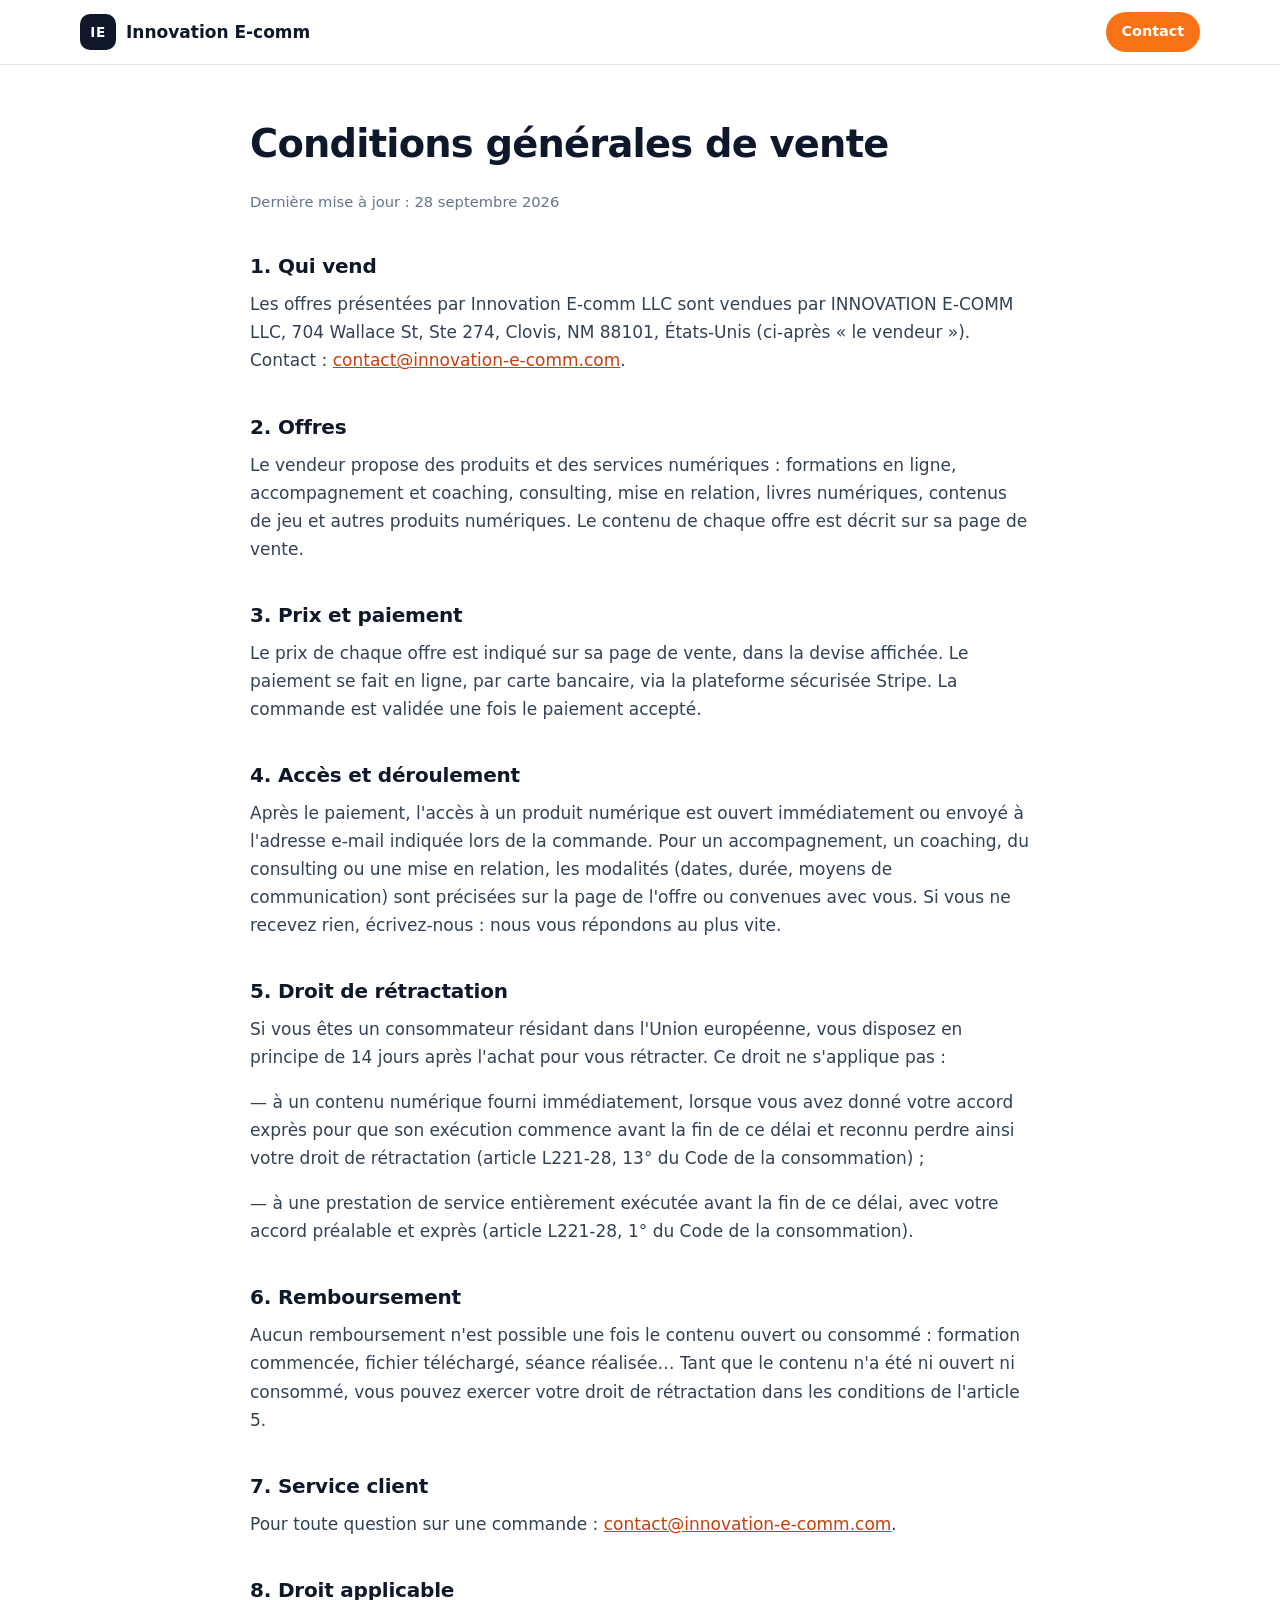
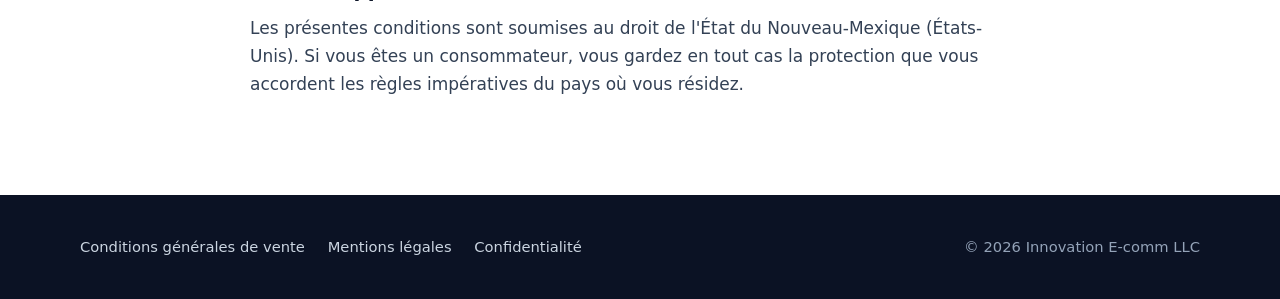
==== cgv.html @ 09176ffb "Site d'Innovation E-comm LLC : accueil, CGV, mentions légales, confidentialité" ====
<!doctype html>
<html lang="fr">
<head>
  <meta charset="utf-8">
  <meta name="viewport" content="width=device-width, initial-scale=1">
  <title>Conditions générales de vente — Innovation E-comm LLC</title>
  <link rel="stylesheet" href="style.css">
</head>
<body>
  <header class="entete">
    <div class="conteneur entete-interieur">
      <a href="index.html" class="logo"><span class="logo-marque">IE</span>Innovation E-comm</a>
      <nav class="nav"><a href="index.html#contact" class="bouton">Contact</a></nav>
    </div>
  </header>

  <main class="page-legale">
    <div class="conteneur">
      <h1>Conditions générales de vente</h1>
      <p class="mise-a-jour">Dernière mise à jour&nbsp;: 28 septembre 2026</p>

      <h2>1. Qui vend</h2>
      <p>Les offres présentées par Innovation E-comm LLC sont vendues par INNOVATION E-COMM LLC, 704 Wallace St, Ste 274, Clovis, NM 88101, États-Unis (ci-après «&nbsp;le vendeur&nbsp;»). Contact&nbsp;: <a href="mailto:contact@innovation-e-comm.com">contact@innovation-e-comm.com</a>.</p>

      <h2>2. Offres</h2>
      <p>Le vendeur propose des produits et des services numériques&nbsp;: formations en ligne, accompagnement et coaching, consulting, mise en relation, livres numériques, contenus de jeu et autres produits numériques. Le contenu de chaque offre est décrit sur sa page de vente.</p>

      <h2>3. Prix et paiement</h2>
      <p>Le prix de chaque offre est indiqué sur sa page de vente, dans la devise affichée. Le paiement se fait en ligne, par carte bancaire, via la plateforme sécurisée Stripe. La commande est validée une fois le paiement accepté.</p>

      <h2>4. Accès et déroulement</h2>
      <p>Après le paiement, l'accès à un produit numérique est ouvert immédiatement ou envoyé à l'adresse e-mail indiquée lors de la commande. Pour un accompagnement, un coaching, du consulting ou une mise en relation, les modalités (dates, durée, moyens de communication) sont précisées sur la page de l'offre ou convenues avec vous. Si vous ne recevez rien, écrivez-nous&nbsp;: nous vous répondons au plus vite.</p>

      <h2>5. Droit de rétractation</h2>
      <p>Si vous êtes un consommateur résidant dans l'Union européenne, vous disposez en principe de 14 jours après l'achat pour vous rétracter. Ce droit ne s'applique pas&nbsp;:</p>
      <p>— à un contenu numérique fourni immédiatement, lorsque vous avez donné votre accord exprès pour que son exécution commence avant la fin de ce délai et reconnu perdre ainsi votre droit de rétractation (article L221-28, 13° du Code de la consommation)&nbsp;;</p>
      <p>— à une prestation de service entièrement exécutée avant la fin de ce délai, avec votre accord préalable et exprès (article L221-28, 1° du Code de la consommation).</p>

      <h2>6. Remboursement</h2>
      <p>Aucun remboursement n'est possible une fois le contenu ouvert ou consommé&nbsp;: formation commencée, fichier téléchargé, séance réalisée… Tant que le contenu n'a été ni ouvert ni consommé, vous pouvez exercer votre droit de rétractation dans les conditions de l'article 5.</p>

      <h2>7. Service client</h2>
      <p>Pour toute question sur une commande&nbsp;: <a href="mailto:contact@innovation-e-comm.com">contact@innovation-e-comm.com</a>.</p>

      <h2>8. Droit applicable</h2>
      <p>Les présentes conditions sont soumises au droit de l'État du Nouveau-Mexique (États-Unis). Si vous êtes un consommateur, vous gardez en tout cas la protection que vous accordent les règles impératives du pays où vous résidez.</p>
    </div>
  </main>

  <footer class="pied">
    <div class="conteneur">
      <div>
        <a href="cgv.html">Conditions générales de vente</a>
        <a href="mentions-legales.html">Mentions légales</a>
        <a href="confidentialite.html">Confidentialité</a>
      </div>
      <div>© 2026 Innovation E-comm LLC</div>
    </div>
  </footer>
</body>
</html>
---- style.css ----
:root {
  --encre: #0f172a;
  --texte: #334155;
  --doux: #64748b;
  --fond: #ffffff;
  --fond-alt: #f8fafc;
  --bord: #e2e8f0;
  --accent: #f97316;
  --accent-fonce: #c2410c;
  --nuit: #0b1224;
  --rayon: 14px;
}
* { box-sizing: border-box; }
html { scroll-behavior: smooth; }
body {
  margin: 0;
  font-family: system-ui, -apple-system, "Segoe UI", Roboto, "Helvetica Neue", Arial, sans-serif;
  color: var(--texte);
  background: var(--fond);
  line-height: 1.65;
  font-size: 17px;
}
a { color: var(--accent-fonce); }
h1, h2, h3 { color: var(--encre); line-height: 1.2; margin: 0 0 .6em; }
h1 { font-size: clamp(2.1rem, 5vw, 3.4rem); letter-spacing: -.02em; }
h2 { font-size: clamp(1.6rem, 3.2vw, 2.2rem); letter-spacing: -.01em; }
h3 { font-size: 1.15rem; }
p { margin: 0 0 1em; }
.conteneur { width: min(1120px, 100% - 32px); margin-inline: auto; }

/* En-tête */
.entete { position: sticky; top: 0; z-index: 10; background: rgba(255,255,255,.92); backdrop-filter: blur(8px); border-bottom: 1px solid var(--bord); }
.entete-interieur { display: flex; align-items: center; justify-content: space-between; gap: 16px; min-height: 64px; }
.logo { display: flex; align-items: center; gap: 10px; font-weight: 700; color: var(--encre); text-decoration: none; }
.logo-marque { display: grid; place-items: center; width: 36px; height: 36px; border-radius: 10px; background: var(--encre); color: #fff; font-size: .85rem; letter-spacing: .04em; }
.nav { display: flex; align-items: center; gap: 22px; }
.nav a { color: var(--texte); text-decoration: none; font-size: .95rem; }
.nav a:hover { color: var(--encre); }
@media (max-width: 760px) { .nav a:not(.bouton) { display: none; } }

/* Boutons */
.bouton { display: inline-block; padding: .8em 1.4em; border-radius: 999px; background: var(--accent); color: #fff; font-weight: 600; text-decoration: none; transition: background .15s; }
.bouton:hover { background: var(--accent-fonce); }
.bouton-clair { background: transparent; color: #fff; border: 1px solid rgba(255,255,255,.4); }
.bouton-clair:hover { background: rgba(255,255,255,.1); }
.nav .bouton { color: #fff; padding: .55em 1.1em; font-size: .9rem; }
.boutons { display: flex; flex-wrap: wrap; gap: 12px; margin-top: 28px; }

/* Bandeau d'ouverture */
.hero { background: radial-gradient(1200px 500px at 80% -10%, rgba(249,115,22,.25), transparent 60%), var(--nuit); color: #cbd5e1; padding: clamp(64px, 10vw, 120px) 0; }
.hero h1 { color: #fff; }
.surtitre { text-transform: uppercase; letter-spacing: .14em; font-size: .8rem; font-weight: 700; color: var(--accent); margin-bottom: 14px; }
.chapo { font-size: clamp(1.15rem, 2.2vw, 1.35rem); color: #e2e8f0; max-width: 46ch; }
.hero p:not(.chapo):not(.surtitre) { max-width: 60ch; }

/* Chiffres */
.chiffres { border-bottom: 1px solid var(--bord); }
.chiffres .conteneur { display: grid; grid-template-columns: repeat(2, 1fr); gap: 16px; padding: 36px 0; text-align: center; }
.chiffre strong { display: block; font-size: 2.2rem; color: var(--encre); }
.chiffre span { color: var(--doux); font-size: .95rem; }
@media (max-width: 560px) { .chiffres .conteneur { grid-template-columns: 1fr; } }

/* Sections */
section { padding: clamp(56px, 8vw, 96px) 0; }
.section-alt { background: var(--fond-alt); }
.intro-section { max-width: 62ch; margin-bottom: 40px; }
.intro-section p { color: var(--doux); }
.grille { display: grid; gap: 20px; }
.grille-3 { grid-template-columns: repeat(auto-fit, minmax(300px, 1fr)); }
.grille-2 { grid-template-columns: repeat(2, 1fr); }
@media (max-width: 700px) { .grille-2 { grid-template-columns: 1fr; } }
.carte { background: #fff; border: 1px solid var(--bord); border-radius: var(--rayon); padding: 28px; }
.carte p { margin: 0; }
.pastille { display: inline-grid; place-items: center; width: 44px; height: 44px; border-radius: 12px; background: rgba(249,115,22,.12); color: var(--accent-fonce); font-weight: 700; margin-bottom: 16px; }
.etape-numero { font-weight: 700; color: var(--accent); font-size: .9rem; letter-spacing: .08em; display: block; margin-bottom: 8px; }

/* Partenariat */
.bandeau { background: var(--encre); color: #cbd5e1; border-radius: 22px; padding: clamp(32px, 5vw, 56px); display: flex; flex-wrap: wrap; align-items: center; justify-content: space-between; gap: 24px; }
.bandeau h2 { color: #fff; margin-bottom: .3em; }
.bandeau p { margin: 0; max-width: 52ch; }

/* Contact */
.contact-grille { display: grid; grid-template-columns: repeat(auto-fit, minmax(240px, 1fr)); gap: 20px; }
.contact-grille .carte h3 { font-size: 1rem; color: var(--doux); font-weight: 600; margin-bottom: .4em; }
.contact-grille .carte p { color: var(--encre); font-weight: 600; }

/* Pied de page */
.pied { background: var(--nuit); color: #94a3b8; padding: 40px 0; font-size: .92rem; }
.pied .conteneur { display: flex; flex-wrap: wrap; justify-content: space-between; gap: 16px; }
.pied a { color: #cbd5e1; text-decoration: none; margin-right: 18px; }
.pied a:hover { color: #fff; }

/* Pages légales */
.page-legale { padding: 56px 0 80px; }
.page-legale .conteneur { max-width: 780px; }
.page-legale h1 { font-size: clamp(1.8rem, 4vw, 2.4rem); }
.page-legale h2 { font-size: 1.25rem; margin-top: 2em; }
.page-legale .mise-a-jour { color: var(--doux); font-size: .92rem; }
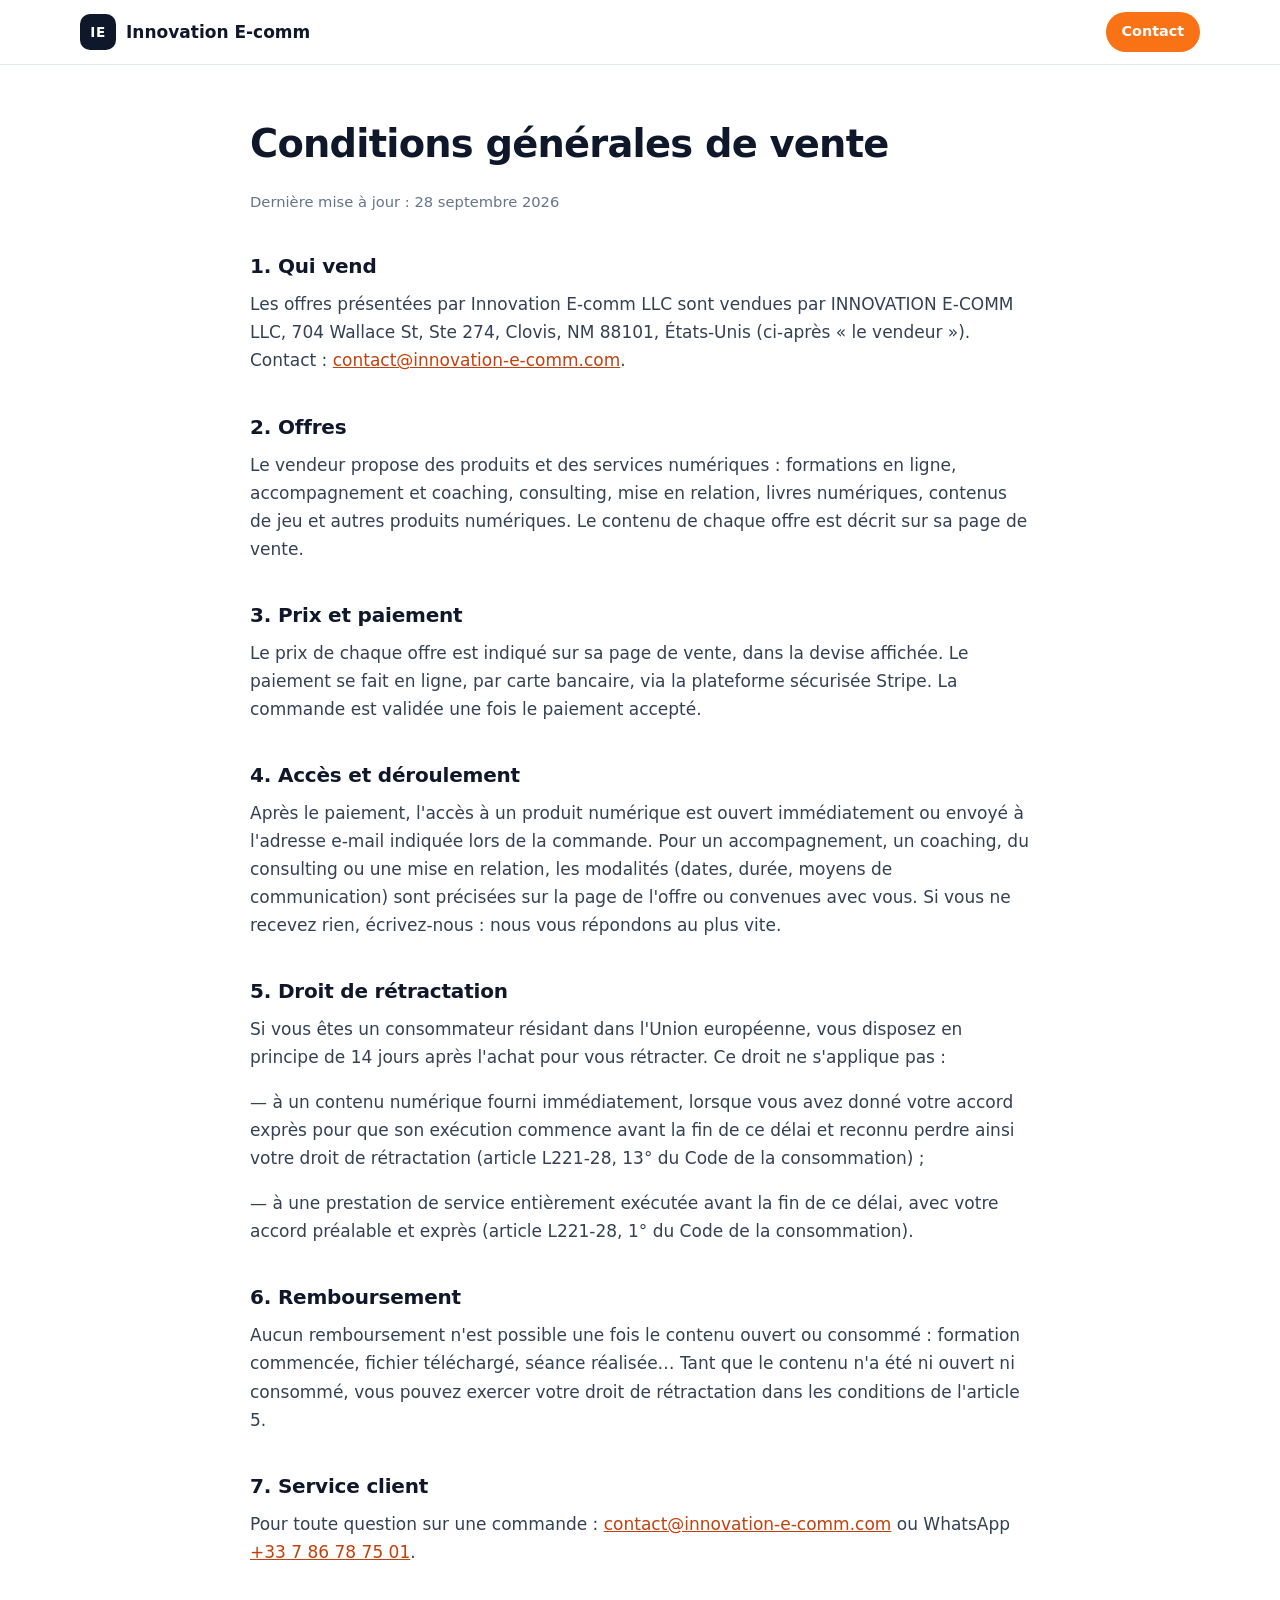
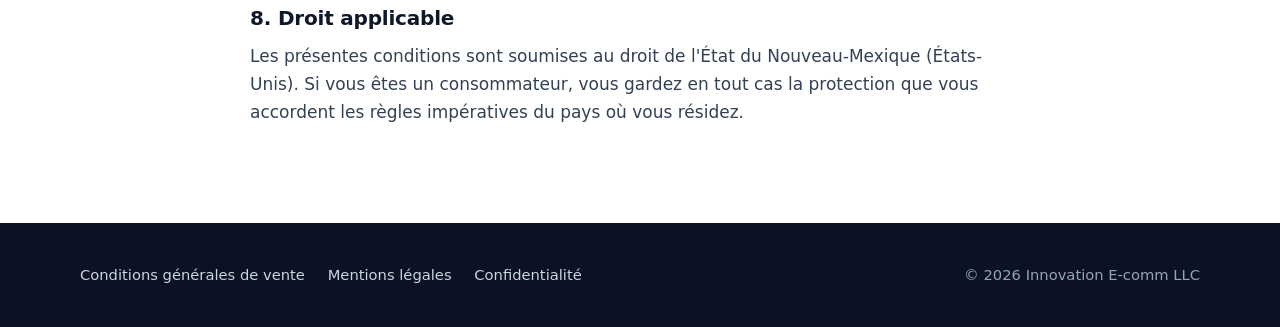
==== commit 07ff3214: "Contact : numéro WhatsApp confirmé par le gérant" ====
--- a/cgv.html
+++ b/cgv.html
@@ -40,7 +40,7 @@
       <p>Aucun remboursement n'est possible une fois le contenu ouvert ou consommé&nbsp;: formation commencée, fichier téléchargé, séance réalisée… Tant que le contenu n'a été ni ouvert ni consommé, vous pouvez exercer votre droit de rétractation dans les conditions de l'article 5.</p>
 
       <h2>7. Service client</h2>
-      <p>Pour toute question sur une commande&nbsp;: <a href="mailto:contact@innovation-e-comm.com">contact@innovation-e-comm.com</a>.</p>
+      <p>Pour toute question sur une commande&nbsp;: <a href="mailto:contact@innovation-e-comm.com">contact@innovation-e-comm.com</a> ou WhatsApp <a href="https://wa.me/33786787501">+33 7 86 78 75 01</a>.</p>
 
       <h2>8. Droit applicable</h2>
       <p>Les présentes conditions sont soumises au droit de l'État du Nouveau-Mexique (États-Unis). Si vous êtes un consommateur, vous gardez en tout cas la protection que vous accordent les règles impératives du pays où vous résidez.</p>
